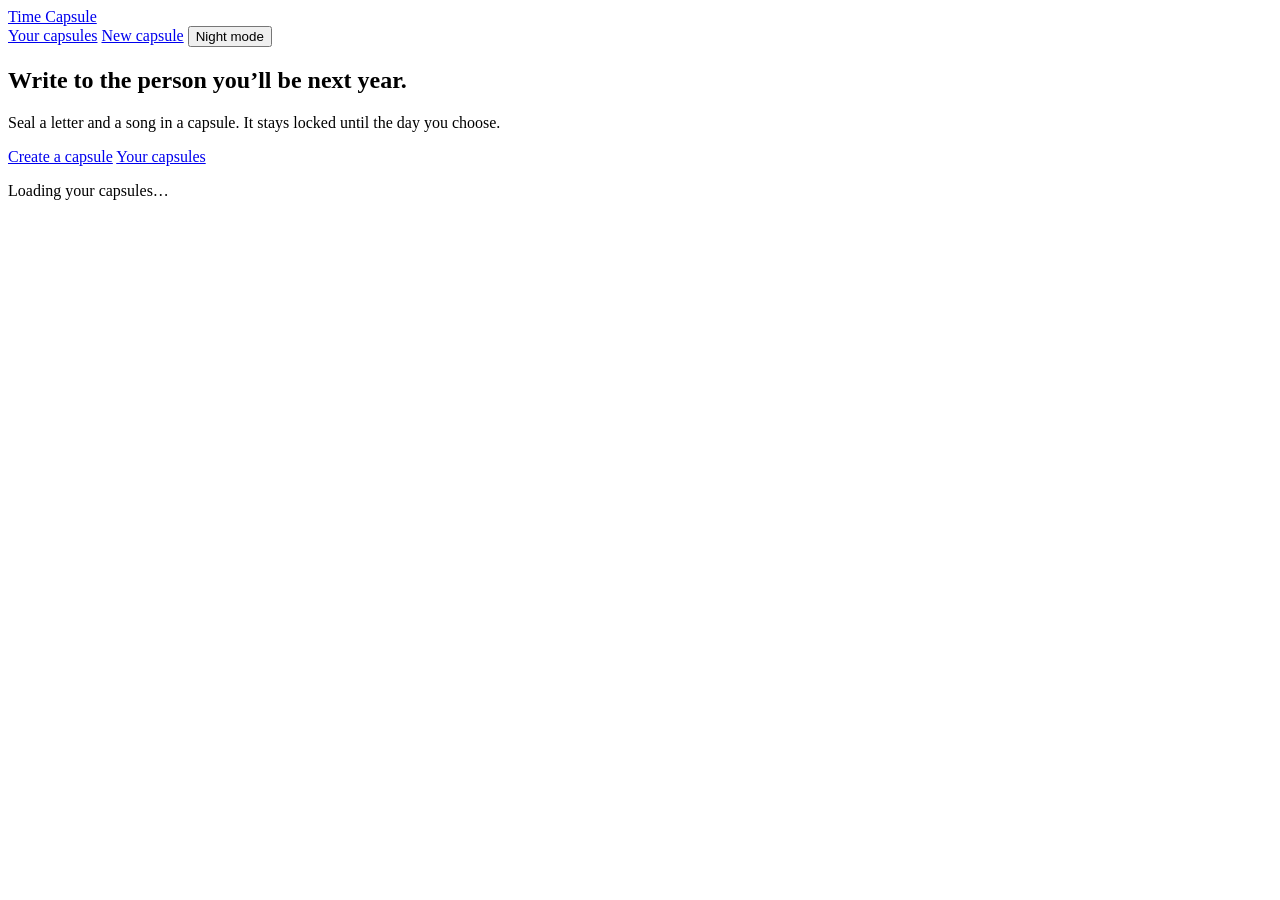
==== index.html @ d37b90ce "Add files via upload" ====
<!DOCTYPE html>
<html lang="en">
<head>
  <meta charset="UTF-8">
  <meta name="viewport" content="width=device-width, initial-scale=1">
  <title>Time Capsule</title>
  <script src="js/theme.js"></script>
  <link rel="preconnect" href="https://fonts.googleapis.com">
  <link rel="preconnect" href="https://fonts.gstatic.com" crossorigin>
  <link href="https://fonts.googleapis.com/css2?family=Instrument+Sans:wght@400;600&family=Newsreader:opsz,wght@6..72,500;6..72,700&display=swap" rel="stylesheet">
  <link rel="stylesheet" href="css/styles.css">
</head>
<body>
  <header class="site-header">
    <a class="brand" href="index.html" aria-current="page">Time Capsule</a>
    <nav class="site-nav" aria-label="Main">
      <a href="dashboard.html">Your capsules</a>
      <a href="create.html">New capsule</a>
      <button type="button" id="theme-toggle" class="theme-toggle" aria-pressed="false">Night mode</button>
    </nav>
  </header>

  <main class="page">
    <section class="hero">
      <div>
        <h1>Write to the person you’ll be next year.</h1>
        <p class="hero-lead">Seal a letter and a song in a capsule. It stays locked until the day you choose.</p>
        <div class="hero-actions">
          <a class="button" href="create.html">Create a capsule</a>
          <a class="button button-secondary" href="dashboard.html">Your capsules</a>
        </div>
      </div>

      <div class="seal" aria-hidden="true">
        <span class="seal-half seal-left"></span>
        <span class="seal-half seal-right"></span>
      </div>
    </section>

    <section class="glance" aria-label="Your capsules at a glance">
      <p id="stats" class="glance-text" aria-live="polite">Loading your capsules…</p>
    </section>

    <section id="letter-section" aria-labelledby="letter-title" hidden>
      <h2 id="letter-title" class="section-title">A letter from the past</h2>
      <div id="letter" class="past-letter" aria-live="polite"></div>
    </section>
  </main>

  <script src="js/api.js"></script>
  <script src="js/home.js"></script>
</body>
</html>
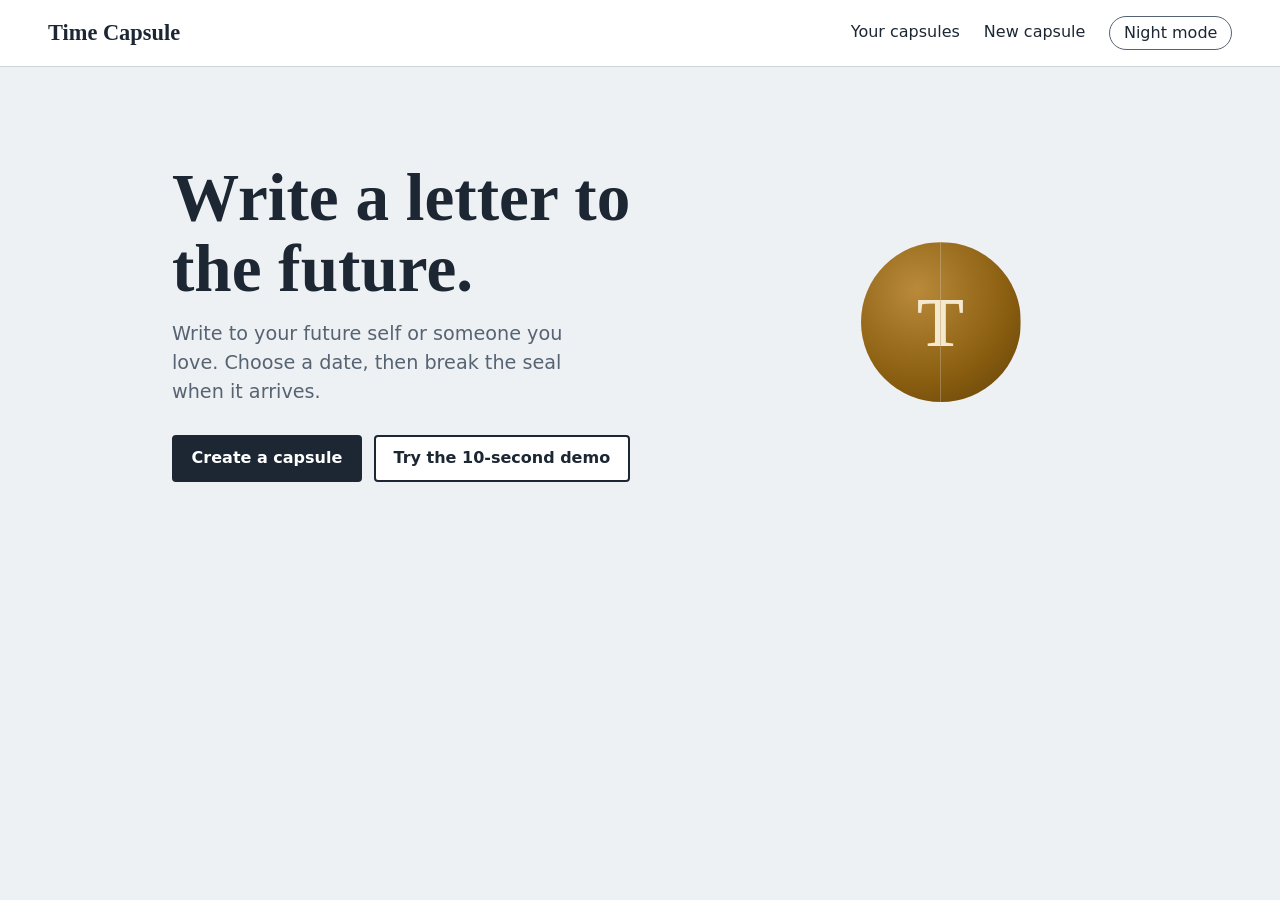
==== commit b30416c5: "Simplify time capsules and add sealed predictions" ====
--- a/index.html
+++ b/index.html
@@ -23,11 +23,11 @@
   <main class="page">
     <section class="hero">
       <div>
-        <h1>Write to the person you’ll be next year.</h1>
-        <p class="hero-lead">Seal a letter and a song in a capsule. It stays locked until the day you choose.</p>
+        <h1>Write a letter to the future.</h1>
+        <p class="hero-lead">Write to your future self or someone you love. Choose a date, then break the seal when it arrives.</p>
         <div class="hero-actions">
           <a class="button" href="create.html">Create a capsule</a>
-          <a class="button button-secondary" href="dashboard.html">Your capsules</a>
+          <a class="button button-secondary" href="capsule.html?demo=1">Try the 10-second demo</a>
         </div>
       </div>
 
@@ -36,18 +36,6 @@
         <span class="seal-half seal-right"></span>
       </div>
     </section>
-
-    <section class="glance" aria-label="Your capsules at a glance">
-      <p id="stats" class="glance-text" aria-live="polite">Loading your capsules…</p>
-    </section>
-
-    <section id="letter-section" aria-labelledby="letter-title" hidden>
-      <h2 id="letter-title" class="section-title">A letter from the past</h2>
-      <div id="letter" class="past-letter" aria-live="polite"></div>
-    </section>
   </main>
-
-  <script src="js/api.js"></script>
-  <script src="js/home.js"></script>
 </body>
 </html>
--- a/css/styles.css
+++ b/css/styles.css
@@ -0,0 +1,421 @@
+:root {
+  --bg: #eef1f4;
+  --card: #ffffff;
+  --ink: #1c2733;
+  --muted: #566372;
+  --line: #cbd3db;
+  --brass: #8a5e10;
+  --brass-soft: #f4e8cf;
+  --sealed-bg: #fbf6ea;
+  --sage: #3f6b53;
+  --sage-soft: #dcebe1;
+  --on-ink: #ffffff;
+  --ink-hover: #2f4053;
+  --danger: #9b1c1c;
+  --paper: #fffdf7;
+  --serif: "Newsreader", Georgia, "Times New Roman", serif;
+  --sans: "Instrument Sans", system-ui, -apple-system, "Segoe UI", sans-serif;
+}
+
+* { box-sizing: border-box; }
+
+[hidden] { display: none !important; }
+
+body {
+  margin: 0;
+  background: var(--bg);
+  color: var(--ink);
+  font-family: var(--sans);
+  font-size: 1rem;
+  line-height: 1.5;
+}
+
+a { color: inherit; }
+
+:focus-visible {
+  outline: 3px solid var(--ink);
+  outline-offset: 2px;
+}
+
+/* Header */
+.site-header {
+  display: flex;
+  flex-wrap: wrap;
+  gap: 0.75rem 2rem;
+  align-items: center;
+  justify-content: space-between;
+  padding: 1rem clamp(1rem, 4vw, 3rem);
+  border-bottom: 1px solid var(--line);
+  background: var(--card);
+}
+
+.brand {
+  font-family: var(--serif);
+  font-size: 1.4rem;
+  font-weight: 700;
+  text-decoration: none;
+}
+
+.site-nav { display: flex; gap: 1.5rem; }
+
+.site-nav a {
+  text-decoration: none;
+  padding: 0.25rem 0;
+  border-bottom: 2px solid transparent;
+}
+
+.site-nav a[aria-current="page"] { border-bottom-color: var(--brass); font-weight: 600; }
+.site-nav a:hover { border-bottom-color: var(--line); }
+
+/* Page */
+.page {
+  max-width: 1000px;
+  margin: 0 auto;
+  padding: 2.5rem clamp(1rem, 4vw, 2rem) 4rem;
+}
+
+h1 {
+  margin: 0 0 0.25rem;
+  font-family: var(--serif);
+  font-size: clamp(2rem, 5vw, 3rem);
+  line-height: 1.1;
+}
+
+.summary { margin: 0 0 1.5rem; color: var(--muted); }
+
+/* Loading, error, empty */
+.status {
+  padding: 2rem 1rem;
+  text-align: center;
+  color: var(--muted);
+}
+
+.status-text { margin: 0 0 1rem; }
+
+.button {
+  display: inline-block;
+  padding: 0.6rem 1.1rem;
+  border: 2px solid var(--ink);
+  border-radius: 4px;
+  background: var(--ink);
+  color: var(--on-ink);
+  font: inherit;
+  font-weight: 600;
+  text-decoration: none;
+  cursor: pointer;
+}
+
+.button:hover { background: var(--ink-hover); }
+
+/* Cards */
+.grid {
+  display: grid;
+  grid-template-columns: repeat(auto-fill, minmax(min(100%, 290px), 1fr));
+  gap: 1.25rem;
+}
+
+.card {
+  display: flex;
+  flex-direction: column;
+  gap: 0.75rem;
+  padding: 1.25rem;
+  border-radius: 4px;
+  background: var(--card);
+}
+
+.card-sealed {
+  background: var(--sealed-bg);
+  border: 2px dashed var(--brass);
+}
+
+.card-open {
+  border: 1px solid var(--line);
+  border-left: 6px solid var(--sage);
+}
+
+.card-head {
+  display: flex;
+  gap: 0.75rem;
+  align-items: flex-start;
+  justify-content: space-between;
+}
+
+.card-title {
+  margin: 0;
+  font-family: var(--serif);
+  font-size: 1.35rem;
+  line-height: 1.2;
+}
+
+.badge {
+  flex: none;
+  padding: 0.15rem 0.6rem;
+  border-radius: 999px;
+  font-size: 0.85rem;
+  font-weight: 600;
+}
+
+.card-sealed .badge { background: var(--brass-soft); color: var(--brass); }
+.card-open .badge { background: var(--sage-soft); color: var(--sage); }
+
+.card-meta { margin: 0; color: var(--muted); font-size: 0.95rem; }
+
+/* The countdown is the memorable element of the page */
+.countdown {
+  display: grid;
+  grid-template-columns: repeat(4, 1fr);
+  gap: 0.5rem;
+  margin: 0.25rem 0;
+  padding: 0.75rem 0;
+  border-top: 1px solid var(--brass);
+  border-bottom: 1px solid var(--brass);
+  text-align: center;
+}
+
+.countdown-value {
+  display: block;
+  font-family: var(--serif);
+  font-size: 2.1rem;
+  font-weight: 700;
+  line-height: 1;
+  font-variant-numeric: tabular-nums;
+}
+
+.countdown-unit { font-size: 0.85rem; color: var(--muted); }
+
+.opens-on { margin: 0; font-size: 0.95rem; }
+
+.card-link { font-weight: 600; }
+
+@media (max-width: 480px) {
+  .countdown-value { font-size: 1.7rem; }
+}
+
+/* ---------- Create page ---------- */
+.page.narrow { max-width: 680px; }
+
+.field { margin-bottom: 1.5rem; }
+
+label {
+  display: block;
+  margin-bottom: 0.35rem;
+  font-weight: 600;
+}
+
+input[type="text"],
+input[type="datetime-local"],
+textarea {
+  width: 100%;
+  padding: 0.65rem 0.75rem;
+  border: 1px solid var(--muted);
+  border-radius: 4px;
+  background: var(--card);
+  color: var(--ink);
+  font: inherit;
+}
+
+textarea {
+  min-height: 11rem;
+  font-family: var(--serif);
+  font-size: 1.1rem;
+  line-height: 1.5;
+  resize: vertical;
+}
+
+.field-hint { margin: 0.35rem 0 0; color: var(--muted); font-size: 0.9rem; }
+.field-error { margin: 0.35rem 0 0; color: var(--danger); font-size: 0.95rem; font-weight: 600; }
+
+.button-secondary {
+  background: var(--card);
+  color: var(--ink);
+}
+
+.button-secondary:hover { background: var(--bg); }
+
+.form-actions { margin-top: 0.5rem; }
+
+/* ---------- Capsule page ---------- */
+.back-link { display: inline-block; margin-bottom: 1.25rem; }
+
+.capsule-card {
+  padding: 2rem clamp(1rem, 4vw, 2rem);
+  border: 1px solid var(--line);
+  border-radius: 4px;
+  background: var(--card);
+}
+
+.capsule-card.is-centered { text-align: center; }
+
+.capsule-title {
+  margin: 0 0 0.25rem;
+  font-family: var(--serif);
+  font-size: clamp(1.8rem, 5vw, 2.4rem);
+  line-height: 1.15;
+}
+
+.capsule-title:focus { outline: none; }
+
+.capsule-card .countdown { margin: 1.5rem 0 1rem; }
+.capsule-card .countdown-value { font-size: clamp(2.2rem, 9vw, 3.4rem); }
+
+.ready-text { margin: 1.25rem 0 1.5rem; font-family: var(--serif); font-size: 1.25rem; }
+
+.demo-note {
+  margin: 1rem 0 0;
+  padding: 0.5rem 0.75rem;
+  background: var(--brass-soft);
+  color: var(--brass);
+  font-size: 0.9rem;
+  font-weight: 600;
+}
+
+/* Wax seal made of two halves, so it can crack */
+.seal {
+  position: relative;
+  width: 96px;
+  height: 96px;
+  margin: 0 auto 1.25rem;
+}
+
+.seal-half {
+  position: absolute;
+  inset: 0;
+  display: grid;
+  place-items: center;
+  border-radius: 50%;
+  background: radial-gradient(circle at 35% 30%, #b98a3a, var(--brass) 60%, #5f3f08);
+  color: var(--brass-soft);
+  font-family: var(--serif);
+  font-size: 2.6rem;
+  font-weight: 700;
+  transition: transform 0.9s ease-in, opacity 0.9s ease-in;
+}
+
+.seal-half::before { content: "T"; }
+.seal-left { clip-path: inset(0 50% 0 0); transform-origin: 30% 60%; }
+.seal-right { clip-path: inset(0 0 0 50%); transform-origin: 70% 60%; }
+
+.seal.breaking .seal-left { transform: translateX(-24px) rotate(-18deg); opacity: 0; }
+.seal.breaking .seal-right { transform: translateX(24px) rotate(18deg); opacity: 0; }
+
+@media (prefers-reduced-motion: reduce) {
+  .seal-half { transition: none; }
+}
+
+/* The letter appears after the seal breaks */
+.letter-body {
+  max-width: 62ch;
+  margin: 1.5rem 0;
+  padding: 1.5rem;
+  border: 1px solid var(--line);
+  background: var(--paper);
+  font-family: var(--serif);
+  font-size: 1.25rem;
+  line-height: 1.6;
+}
+
+.prediction {
+  margin-top: 1.5rem;
+  padding-top: 1rem;
+  border-top: 1px solid var(--line);
+  overflow-wrap: anywhere;
+}
+
+.prediction h2 {
+  margin: 0 0 0.35rem;
+  font-family: var(--serif);
+  font-size: 1.4rem;
+}
+
+.prediction p { margin: 0; }
+
+.song-card {
+  display: flex;
+  flex-wrap: wrap;
+  gap: 1rem;
+  align-items: center;
+  padding: 0.75rem;
+  border-left: 6px solid var(--brass);
+  background: var(--sealed-bg);
+}
+
+/* ---------- Night theme ---------- */
+:root[data-theme="dark"] {
+  color-scheme: dark;
+  --bg: #0e1620;
+  --card: #162130;
+  --ink: #e9eef3;
+  --muted: #a3b0bd;
+  --line: #2c3a4b;
+  --brass: #dca94a;
+  --brass-soft: #3b2d12;
+  --sealed-bg: #221c10;
+  --sage: #86bb9c;
+  --sage-soft: #1d3428;
+  --on-ink: #0e1620;
+  --ink-hover: #ffffff;
+  --danger: #ff9b92;
+  --paper: #1b2433;
+}
+
+.theme-toggle {
+  padding: 0.25rem 0.85rem;
+  border: 1px solid var(--muted);
+  border-radius: 999px;
+  background: none;
+  color: var(--ink);
+  font: inherit;
+  cursor: pointer;
+}
+
+.theme-toggle[aria-pressed="true"] {
+  background: var(--ink);
+  color: var(--on-ink);
+}
+
+/* ---------- Home page ---------- */
+.hero {
+  display: grid;
+  grid-template-columns: 1fr;
+  gap: 2rem;
+  align-items: center;
+  padding: clamp(1.5rem, 5vw, 3.5rem) 0 2rem;
+}
+
+@media (min-width: 760px) {
+  .hero { grid-template-columns: 1.7fr 1fr; }
+}
+
+.hero h1 {
+  max-width: 14ch;
+  margin-bottom: 1rem;
+  font-size: clamp(2.4rem, 7vw, 4.2rem);
+  line-height: 1.05;
+}
+
+.hero-lead {
+  max-width: 36ch;
+  margin: 0;
+  color: var(--muted);
+  font-size: 1.2rem;
+}
+
+.hero-actions { display: flex; flex-wrap: wrap; gap: 0.75rem; margin-top: 1.75rem; }
+
+.hero .seal { width: 160px; height: 160px; margin: 0 auto; }
+.hero .seal-half { font-size: 4.4rem; transition: none; }
+
+.dashboard h1 { margin-bottom: 1.25rem; }
+
+.card-title, .capsule-title, .letter-body, .song-card { overflow-wrap: anywhere; }
+
+.letter-body { white-space: pre-wrap; }
+
+.song-card audio { max-width: 100%; }
+
+.button:disabled { opacity: 0.7; cursor: wait; }
+
+@media (max-width: 420px) {
+  .site-nav { flex-wrap: wrap; gap: 0.5rem 0.85rem; }
+  .capsule-card .countdown-value { font-size: clamp(1.5rem, 7vw, 2.2rem); }
+}
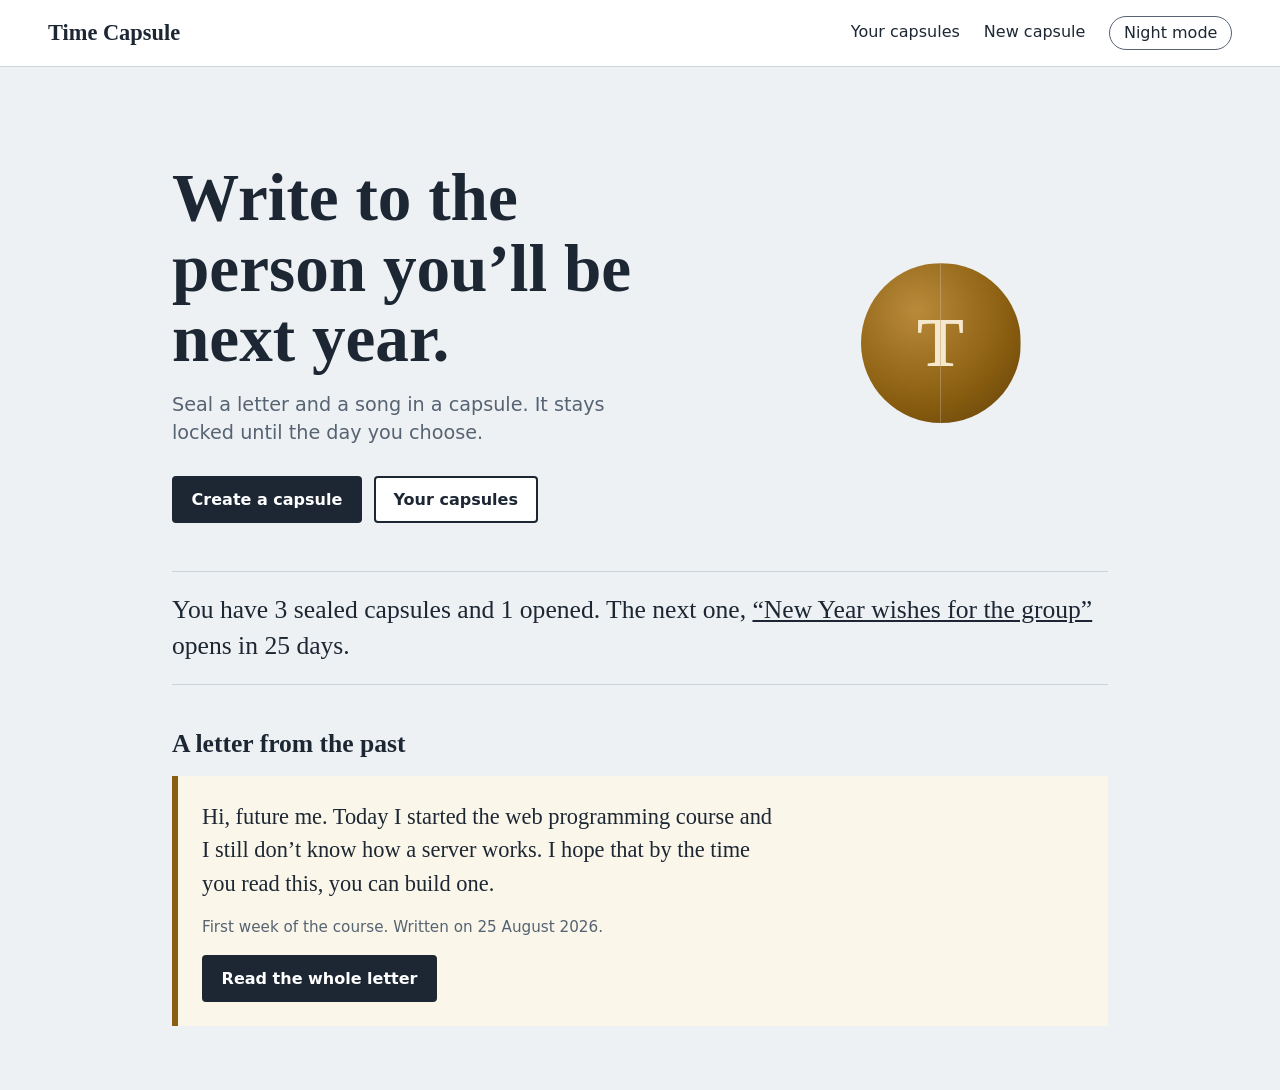
==== commit 5e556812: "Revert Time Capsule simplification and sealed predictions Reverts b30416c51d6e3bd39b5f6475964364f73a" ====
--- a/index.html
+++ b/index.html
@@ -23,11 +23,11 @@
   <main class="page">
     <section class="hero">
       <div>
-        <h1>Write a letter to the future.</h1>
-        <p class="hero-lead">Write to your future self or someone you love. Choose a date, then break the seal when it arrives.</p>
+        <h1>Write to the person you’ll be next year.</h1>
+        <p class="hero-lead">Seal a letter and a song in a capsule. It stays locked until the day you choose.</p>
         <div class="hero-actions">
           <a class="button" href="create.html">Create a capsule</a>
-          <a class="button button-secondary" href="capsule.html?demo=1">Try the 10-second demo</a>
+          <a class="button button-secondary" href="dashboard.html">Your capsules</a>
         </div>
       </div>
 
@@ -36,6 +36,18 @@
         <span class="seal-half seal-right"></span>
       </div>
     </section>
+
+    <section class="glance" aria-label="Your capsules at a glance">
+      <p id="stats" class="glance-text" aria-live="polite">Loading your capsules…</p>
+    </section>
+
+    <section id="letter-section" aria-labelledby="letter-title" hidden>
+      <h2 id="letter-title" class="section-title">A letter from the past</h2>
+      <div id="letter" class="past-letter" aria-live="polite"></div>
+    </section>
   </main>
+
+  <script src="js/api.js"></script>
+  <script src="js/home.js"></script>
 </body>
 </html>
--- a/css/styles.css
+++ b/css/styles.css
@@ -83,6 +83,30 @@
 
 .summary { margin: 0 0 1.5rem; color: var(--muted); }
 
+/* Filter tabs */
+.tabs {
+  display: flex;
+  gap: 1.25rem;
+  margin-bottom: 1.5rem;
+  border-bottom: 1px solid var(--line);
+}
+
+.tab {
+  padding: 0.5rem 0;
+  border: 0;
+  border-bottom: 3px solid transparent;
+  background: none;
+  color: var(--muted);
+  font: inherit;
+  cursor: pointer;
+}
+
+.tab[aria-pressed="true"] {
+  color: var(--ink);
+  font-weight: 600;
+  border-bottom-color: var(--brass);
+}
+
 /* Loading, error, empty */
 .status {
   padding: 2rem 1rem;
@@ -110,7 +134,7 @@
 /* Cards */
 .grid {
   display: grid;
-  grid-template-columns: repeat(auto-fill, minmax(min(100%, 290px), 1fr));
+  grid-template-columns: repeat(auto-fill, minmax(290px, 1fr));
   gap: 1.25rem;
 }
 
@@ -185,6 +209,17 @@
 
 .opens-on { margin: 0; font-size: 0.95rem; }
 
+.letter {
+  margin: 0;
+  font-family: var(--serif);
+  font-size: 1.1rem;
+  line-height: 1.5;
+  display: -webkit-box;
+  -webkit-line-clamp: 4;
+  -webkit-box-orient: vertical;
+  overflow: hidden;
+}
+
 .card-link { font-weight: 600; }
 
 @media (max-width: 480px) {
@@ -196,13 +231,15 @@
 
 .field { margin-bottom: 1.5rem; }
 
-label {
+label,
+legend {
   display: block;
   margin-bottom: 0.35rem;
   font-weight: 600;
 }
 
 input[type="text"],
+input[type="search"],
 input[type="datetime-local"],
 textarea {
   width: 100%;
@@ -222,9 +259,27 @@
   resize: vertical;
 }
 
+input[aria-invalid="true"],
+textarea[aria-invalid="true"] {
+  border: 2px solid var(--danger);
+}
+
 .field-hint { margin: 0.35rem 0 0; color: var(--muted); font-size: 0.9rem; }
 .field-error { margin: 0.35rem 0 0; color: var(--danger); font-size: 0.95rem; font-weight: 600; }
 
+.song-box {
+  margin: 0 0 1.5rem;
+  padding: 1rem;
+  border: 1px solid var(--line);
+  border-radius: 4px;
+  background: var(--card);
+}
+
+legend { padding: 0 0.35rem; }
+
+.song-search { display: flex; gap: 0.5rem; }
+.song-search input { flex: 1; min-width: 0; }
+
 .button-secondary {
   background: var(--card);
   color: var(--ink);
@@ -232,12 +287,74 @@
 
 .button-secondary:hover { background: var(--bg); }
 
+.search-status { min-height: 1.5rem; margin: 0.75rem 0 0; color: var(--muted); }
+
+.song-results { margin: 0; padding: 0; list-style: none; display: grid; gap: 0.5rem; }
+
+.song-option {
+  display: flex;
+  gap: 0.75rem;
+  align-items: center;
+  width: 100%;
+  padding: 0.5rem;
+  border: 1px solid var(--line);
+  border-radius: 4px;
+  background: var(--card);
+  color: inherit;
+  font: inherit;
+  text-align: left;
+  cursor: pointer;
+}
+
+.song-option:hover { border-color: var(--brass); background: var(--sealed-bg); }
+
+.song-text { display: grid; }
+.song-name { margin: 0; font-weight: 600; }
+.song-artist { margin: 0; color: var(--muted); font-size: 0.95rem; }
+
+.selected-song {
+  display: flex;
+  flex-wrap: wrap;
+  gap: 1rem;
+  align-items: center;
+  margin-top: 0.75rem;
+  padding: 0.75rem;
+  border-left: 6px solid var(--brass);
+  background: var(--sealed-bg);
+}
+
+.selected-info { flex: 1; min-width: 200px; }
+.selected-info audio { width: 100%; margin-top: 0.5rem; }
+
 .form-actions { margin-top: 0.5rem; }
+
+.result {
+  margin-top: 2rem;
+  padding: 1.25rem;
+  border: 1px solid var(--line);
+  border-left: 6px solid var(--sage);
+  border-radius: 4px;
+  background: var(--card);
+}
+
+.result h2 { margin: 0 0 0.5rem; font-family: var(--serif); }
+
+.result-json {
+  overflow: auto;
+  margin: 0;
+  padding: 1rem;
+  border-radius: 4px;
+  background: var(--bg);
+  font-size: 0.9rem;
+  white-space: pre-wrap;
+  word-break: break-word;
+}
 
 /* ---------- Capsule page ---------- */
 .back-link { display: inline-block; margin-bottom: 1.25rem; }
 
 .capsule-card {
+  --letter-inset: clamp(0.75rem, 3vw, 1.5rem);
   padding: 2rem clamp(1rem, 4vw, 2rem);
   border: 1px solid var(--line);
   border-radius: 4px;
@@ -255,18 +372,52 @@
 
 .capsule-title:focus { outline: none; }
 
-.capsule-card .countdown { margin: 1.5rem 0 1rem; }
-.capsule-card .countdown-value { font-size: clamp(2.2rem, 9vw, 3.4rem); }
-
-.ready-text { margin: 1.25rem 0 1.5rem; font-family: var(--serif); font-size: 1.25rem; }
+.capsule-card .countdown {
+  grid-template-columns: repeat(4, minmax(0, 1fr));
+  gap: 0;
+  margin: 1.5rem 0 0.75rem;
+  padding-block: 1rem;
+}
+
+.capsule-card .countdown.has-long-days {
+  grid-template-columns: minmax(0, 1.65fr) repeat(3, minmax(0, 1fr));
+}
+
+.capsule-card .countdown-part {
+  display: grid;
+  gap: 0.4rem;
+}
+
+.capsule-card .countdown-part + .countdown-part { border-inline-start: 1px solid var(--line); }
+.capsule-card .countdown-value { font-size: clamp(1.625rem, 5vw, 3rem); }
+.capsule-card .countdown-unit { font-size: 0.875rem; line-height: 1.25; }
+.capsule-card .opens-on { color: var(--muted); }
+
+@media (max-width: 420px) {
+  .capsule-card .countdown.has-long-days {
+    grid-template-columns: repeat(2, minmax(0, 1fr));
+    row-gap: 1rem;
+  }
+
+  .capsule-card .countdown.has-long-days .countdown-part:nth-child(3) { border-inline-start: 0; }
+}
+
+.ready-text {
+  margin: 0.75rem 0 1.25rem;
+  color: var(--muted);
+  font-family: var(--serif);
+  font-size: 1.25rem;
+}
+
+.capsule-open-button {
+  inline-size: min(100%, 16rem);
+  min-block-size: 3.25rem;
+}
 
 .demo-note {
-  margin: 1rem 0 0;
-  padding: 0.5rem 0.75rem;
-  background: var(--brass-soft);
-  color: var(--brass);
-  font-size: 0.9rem;
-  font-weight: 600;
+  margin: 1.25rem 0 0;
+  color: var(--muted);
+  font-size: 0.875rem;
 }
 
 /* Wax seal made of two halves, so it can crack */
@@ -305,39 +456,66 @@
 /* The letter appears after the seal breaks */
 .letter-body {
   max-width: 62ch;
-  margin: 1.5rem 0;
-  padding: 1.5rem;
+  margin: 1.25rem 0 0;
+  padding: clamp(1rem, 3vw, 1.5rem) var(--letter-inset);
   border: 1px solid var(--line);
   background: var(--paper);
   font-family: var(--serif);
   font-size: 1.25rem;
-  line-height: 1.6;
-}
-
-.prediction {
-  margin-top: 1.5rem;
-  padding-top: 1rem;
-  border-top: 1px solid var(--line);
-  overflow-wrap: anywhere;
-}
-
-.prediction h2 {
-  margin: 0 0 0.35rem;
-  font-family: var(--serif);
-  font-size: 1.4rem;
-}
-
-.prediction p { margin: 0; }
+  line-height: 1.65;
+}
+
+.letter-body p { margin: 0 0 1rem; }
+.letter-body p:last-child { margin-bottom: 0; }
+
+@media (prefers-reduced-motion: no-preference) {
+  .reveal { animation: reveal 1.2s ease both; }
+}
+
+@keyframes reveal {
+  from { opacity: 0; transform: translateY(14px); }
+  to { opacity: 1; transform: none; }
+}
 
 .song-card {
   display: flex;
   flex-wrap: wrap;
   gap: 1rem;
   align-items: center;
+  margin-top: 1.5rem;
   padding: 0.75rem;
   border-left: 6px solid var(--brass);
   background: var(--sealed-bg);
 }
+
+/* On this day */
+.history { margin-top: 2.5rem; }
+
+.history-title {
+  margin: 0 0 0.75rem;
+  font-family: var(--serif);
+  font-size: 1.6rem;
+}
+
+.history-list { margin: 0; padding: 0; list-style: none; }
+
+.history-item {
+  display: grid;
+  grid-template-columns: 5.5rem 1fr;
+  gap: 1rem;
+  padding: 0.85rem 0;
+  border-top: 1px solid var(--line);
+}
+
+.history-year {
+  font-family: var(--serif);
+  font-size: 1.3rem;
+  font-weight: 700;
+  color: var(--brass);
+}
+
+.history-text { margin: 0 0 0.25rem; }
+.history-source { margin: 0.75rem 0 0; color: var(--muted); font-size: 0.9rem; }
 
 /* ---------- Night theme ---------- */
 :root[data-theme="dark"] {
@@ -405,17 +583,34 @@
 .hero .seal { width: 160px; height: 160px; margin: 0 auto; }
 .hero .seal-half { font-size: 4.4rem; transition: none; }
 
-.dashboard h1 { margin-bottom: 1.25rem; }
-
-.card-title, .capsule-title, .letter-body, .song-card { overflow-wrap: anywhere; }
-
-.letter-body { white-space: pre-wrap; }
-
-.song-card audio { max-width: 100%; }
-
-.button:disabled { opacity: 0.7; cursor: wait; }
-
-@media (max-width: 420px) {
-  .site-nav { flex-wrap: wrap; gap: 0.5rem 0.85rem; }
-  .capsule-card .countdown-value { font-size: clamp(1.5rem, 7vw, 2.2rem); }
-}
+.glance {
+  margin: 1rem 0 2.5rem;
+  padding: 1.25rem 0;
+  border-top: 1px solid var(--line);
+  border-bottom: 1px solid var(--line);
+}
+
+.glance-text {
+  margin: 0;
+  font-family: var(--serif);
+  font-size: clamp(1.25rem, 3vw, 1.6rem);
+  line-height: 1.4;
+}
+
+.section-title { margin: 0 0 0.75rem; font-family: var(--serif); font-size: 1.6rem; }
+
+.past-letter {
+  padding: 1.5rem;
+  border-left: 6px solid var(--brass);
+  background: var(--sealed-bg);
+}
+
+.letter-quote {
+  max-width: 52ch;
+  margin: 0 0 1rem;
+  font-family: var(--serif);
+  font-size: 1.4rem;
+  line-height: 1.5;
+}
+
+.letter-actions { display: flex; flex-wrap: wrap; gap: 0.75rem; margin-top: 1rem; }
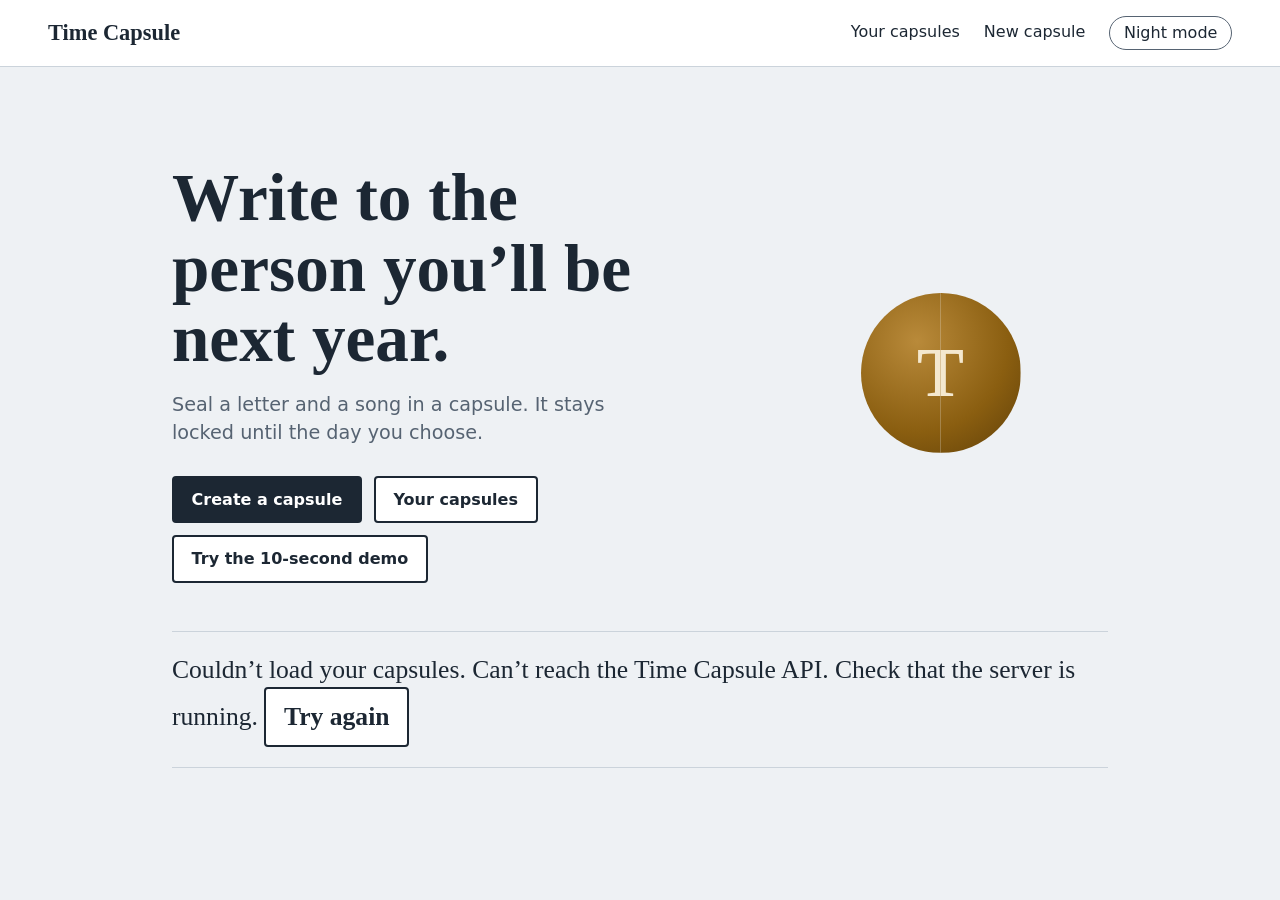
==== commit 894be5c8: "Require manual capsule opening and add a 10-second demo" ====
--- a/index.html
+++ b/index.html
@@ -28,6 +28,7 @@
         <div class="hero-actions">
           <a class="button" href="create.html">Create a capsule</a>
           <a class="button button-secondary" href="dashboard.html">Your capsules</a>
+          <a class="button button-secondary" href="capsule.html?id=demo">Try the 10-second demo</a>
         </div>
       </div>
 
